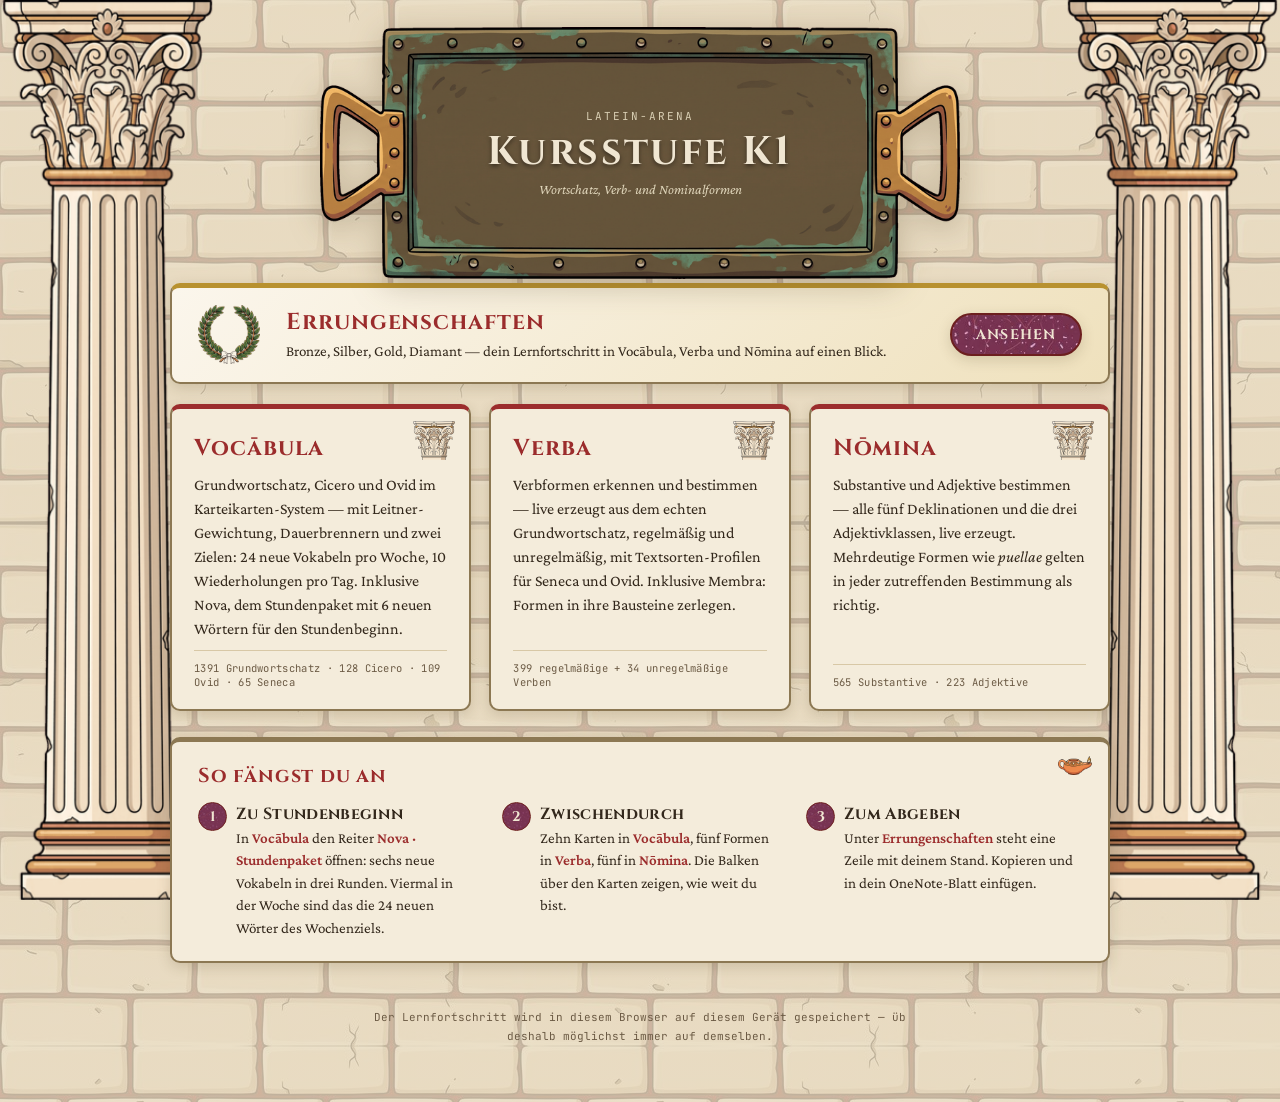
==== index.html @ 1398c0e6 "Worst-of-10 heisst in der Oberflaeche "Dauerbrenner" Seit der Fehlerkorb daneben steht, brauchen die" ====
<!DOCTYPE html>
<html lang="de">
<head>
<meta charset="UTF-8">
<meta name="viewport" content="width=device-width, initial-scale=1">
<title>Latein-Arena · Kursstufe K1</title>
<link rel="preconnect" href="https://fonts.googleapis.com">
<link rel="preconnect" href="https://fonts.gstatic.com" crossorigin>
<link href="https://fonts.googleapis.com/css2?family=Cinzel:wght@500;700&family=Crimson+Pro:ital,wght@0,400;0,600;1,400&family=JetBrains+Mono:wght@400;500&display=swap" rel="stylesheet">
<link rel="stylesheet" href="theme.css">
<style>
  .gitter{
    display:grid; grid-template-columns:repeat(auto-fit, minmax(270px, 1fr));
    gap:18px; width:100%; max-width:940px;
  }
  /* Die Kacheln sind Pergamenttafeln mit Bronzerand. Der Kapitell-Stempel sitzt
     als Hintergrundbild oben rechts und ist stark zurueckgenommen -- er soll die
     Tafel kennzeichnen, nicht bespielen. */
  .kachel{
    position:relative; display:flex; flex-direction:column; gap:9px;
    padding:24px 22px 20px;
    background:var(--putz) url('assets/ui/kapitell.png') right 14px top 12px / 42px auto no-repeat;
    border:var(--rand); border-radius:10px;
    box-shadow:var(--schatten); text-decoration:none; color:var(--ink);
    border-top:5px solid var(--pompeji);
    transition:transform .18s ease, box-shadow .18s ease, background-color .18s;
  }
  .kachel:hover{
    transform:translateY(-3px); background-color:var(--putz-hell);
    box-shadow:var(--schatten-tief);
  }
  .kachel-titel{
    font-family:var(--font-display); font-weight:700; font-size:23px;
    letter-spacing:.04em; color:var(--pompeji); padding-right:44px;
  }
  .kachel-text{ font-size:16px; line-height:1.5; color:var(--ink); }
  .kachel-meta{
    font-family:var(--font-mono); font-size:10.5px; color:var(--ink-soft);
    letter-spacing:.03em; margin-top:auto; padding-top:10px;
    border-top:1px solid var(--wand-tief);
  }
  /* Die Ehrentafel ist kein Werkzeug, sondern der Blick zurueck auf das
     Geleistete. Sie sitzt deshalb quer unter der Bronzetafel, vor den drei
     Uebungskacheln, und traegt Gold statt Pompejanisch-Rot. */
  .ehrentafel{
    display:flex; align-items:center; gap:clamp(14px,2.5vw,26px); flex-wrap:wrap;
    width:100%; max-width:940px; margin-bottom:20px; padding:16px clamp(18px,3vw,26px);
    background:linear-gradient(135deg, var(--putz-hell), #efe1bd);
    border:var(--rand); border-top:5px solid var(--gold); border-radius:10px;
    box-shadow:var(--schatten); text-decoration:none; color:var(--ink);
    transition:transform .18s ease, box-shadow .18s ease;
  }
  .ehrentafel:hover{ transform:translateY(-2px); box-shadow:var(--schatten-tief); }
  .ehrentafel-lorbeer{
    width:clamp(44px,6vw,62px); aspect-ratio:1; flex-shrink:0;
    background:url('assets/ui/lorbeer.png') center / contain no-repeat;
  }
  .ehrentafel-text{ flex:1 1 260px; }
  .ehrentafel-titel{
    font-family:var(--font-display); font-weight:700; font-size:clamp(19px,2.4vw,23px);
    letter-spacing:.04em; color:var(--pompeji); margin-bottom:3px;
  }
  .ehrentafel-unter{ font-size:15px; line-height:1.45; color:var(--ink); }
  .ehrentafel-knopf{
    flex-shrink:0;
    background-color:var(--pompeji); background-image:url('assets/ui/porphyr.jpg');
    background-size:260px auto; background-position:center;
    color:var(--marmor); border:2px solid #6d1f1f;
    font-family:var(--font-display); font-weight:700; font-size:14px;
    letter-spacing:.08em; text-transform:uppercase;
    padding:10px 24px; border-radius:24px; box-shadow:var(--schatten);
  }
  .ehrentafel:hover .ehrentafel-knopf{ filter:brightness(1.14); }
  /* Die Kurzanleitung steht bewusst unter den Kacheln: wer weiss, was er tut,
     klickt oben und liest sie nie. Bronzerand statt Rot oder Gold -- sie ist
     Beiwerk, kein Werkzeug und keine Auszeichnung. */
  .anleitung{
    width:100%; max-width:940px; margin-top:26px;
    padding:20px clamp(18px,3vw,26px) 22px;
    background:var(--putz) url('assets/ui/lampe.png') right 16px top 14px / 34px auto no-repeat;
    border:var(--rand); border-top:5px solid var(--bronze); border-radius:10px;
    box-shadow:var(--schatten);
  }
  .anleitung-titel{
    font-family:var(--font-display); font-weight:700; font-size:20px;
    letter-spacing:.04em; color:var(--pompeji); margin-bottom:14px; padding-right:48px;
  }
  .anleitung-schritte{
    display:grid; grid-template-columns:repeat(auto-fit, minmax(232px, 1fr));
    gap:16px clamp(18px,3vw,28px);
    margin:0; padding:0; list-style:none; counter-reset:schritt;
  }
  .anleitung-schritte li{ counter-increment:schritt; position:relative; padding-left:38px; }
  /* Die Ziffer sitzt im selben Porphyr wie der Knopf der Ehrentafel. */
  .anleitung-schritte li::before{
    content:counter(schritt); position:absolute; left:0; top:-1px;
    width:27px; height:27px; border-radius:50%;
    display:flex; align-items:center; justify-content:center;
    font-family:var(--font-display); font-weight:700; font-size:14px;
    color:var(--marmor); background-color:var(--pompeji);
    background-image:url('assets/ui/porphyr.jpg'); background-size:90px auto;
    border:1.5px solid #6d1f1f;
  }
  .anleitung-kopf{
    font-family:var(--font-display); font-weight:700; font-size:16px;
    color:var(--ink); letter-spacing:.02em; margin-bottom:2px;
  }
  .anleitung-text{ font-size:15px; line-height:1.5; color:var(--ink); }
  .anleitung-text b{ color:var(--pompeji); font-weight:600; }
  .fusszeile{
    font-family:var(--font-mono); font-size:11px; color:var(--ink-soft);
    margin-top:clamp(28px,5vh,48px); text-align:center; max-width:560px; line-height:1.7;
  }
</style>
</head>
<body>
  <div class="saeule-links"></div>
  <div class="saeule-rechts"></div>

  <div class="kopf-tafel">
    <div class="eyebrow">Latein-Arena</div>
    <h1>Kursstufe K1</h1>
    <div class="kopf-unter">Wortschatz, Verb- und Nominalformen</div>
  </div>

  <a class="ehrentafel" href="./achievements.html">
    <div class="ehrentafel-lorbeer"></div>
    <div class="ehrentafel-text">
      <div class="ehrentafel-titel">Errungenschaften</div>
      <div class="ehrentafel-unter">Bronze, Silber, Gold, Diamant — dein Lernfortschritt in Vocābula, Verba und Nōmina auf einen Blick.</div>
    </div>
    <span class="ehrentafel-knopf">Ansehen</span>
  </a>


  <div class="gitter">
    <a class="kachel" href="./wortschatz.html">
      <div class="kachel-titel">Vocābula</div>
      <div class="kachel-text">Grundwortschatz, Cicero und Ovid im Karteikarten-System — mit Leitner-Gewichtung, Dauerbrennern und zwei Zielen: 24 neue Vokabeln pro Woche, 10 Wiederholungen pro Tag. Inklusive Nova, dem Stundenpaket mit 6 neuen Wörtern für den Stundenbeginn.</div>
      <div class="kachel-meta">1391 Grundwortschatz · 128 Cicero · 109 Ovid · 65 Seneca</div>
    </a>

    <a class="kachel" href="./formentrainer.html">
      <div class="kachel-titel">Verba</div>
      <div class="kachel-text">Verbformen erkennen und bestimmen — live erzeugt aus dem echten Grundwortschatz, regelmäßig und unregelmäßig, mit Textsorten-Profilen für Seneca und Ovid. Inklusive Membra: Formen in ihre Bausteine zerlegen.</div>
      <div class="kachel-meta">399 regelmäßige + 34 unregelmäßige Verben</div>
    </a>

    <a class="kachel" href="./nomina.html">
      <div class="kachel-titel">Nōmina</div>
      <div class="kachel-text">Substantive und Adjektive bestimmen — alle fünf Deklinationen und die drei Adjektivklassen, live erzeugt. Mehrdeutige Formen wie <i>puellae</i> gelten in jeder zutreffenden Bestimmung als richtig.</div>
      <div class="kachel-meta">565 Substantive · 223 Adjektive</div>
    </a>

  </div>

  <section class="anleitung">
    <div class="anleitung-titel">So fängst du an</div>
    <ol class="anleitung-schritte">
      <li>
        <div class="anleitung-kopf">Zu Stundenbeginn</div>
        <div class="anleitung-text">In <b>Vocābula</b> den Reiter <b>Nova · Stundenpaket</b> öffnen: sechs neue Vokabeln in drei Runden. Viermal in der Woche sind das die 24 neuen Wörter des Wochenziels.</div>
      </li>
      <li>
        <div class="anleitung-kopf">Zwischendurch</div>
        <div class="anleitung-text">Zehn Karten in <b>Vocābula</b>, fünf Formen in <b>Verba</b>, fünf in <b>Nōmina</b>. Die Balken über den Karten zeigen, wie weit du bist.</div>
      </li>
      <li>
        <div class="anleitung-kopf">Zum Abgeben</div>
        <div class="anleitung-text">Unter <b>Errungenschaften</b> steht eine Zeile mit deinem Stand. Kopieren und in dein OneNote-Blatt einfügen.</div>
      </li>
    </ol>
  </section>

  <p class="fusszeile">Der Lernfortschritt wird in diesem Browser auf diesem Gerät gespeichert — üb deshalb möglichst immer auf demselben.</p>
</body>
</html>
---- theme.css ----
/* theme.css — Latein-Arena Kursstufe K1
   Gemeinsame Gestaltung von index, wortschatz, formentrainer und achievements.
   Einbinden per <link rel="stylesheet" href="theme.css"> VOR dem eigenen <style>.

   Die Palette ist bewusst dieselbe wie in der Schwester-Plattform "Ludi Romani"
   (Repo Latein_Plattform): gleiche Token-Namen, gleiche Werte, gleiche Assets.
   Wer dort eine Farbe aendert, kann die Zeile hier unveraendert uebernehmen.

   Abweichung: --font-display und --font-body. Ludi Romani nutzt Georgia und
   Verdana. In der Kursstufe wird viel zusammenhaengender Text gelesen, deshalb
   hier Cinzel (roemische Kapitalis) fuer Ueberschriften und Crimson Pro fuer
   den Fliesstext; Georgia bleibt als Rueckfallebene, falls die Webfonts nicht
   laden. Die Kontrastwerte sind davon nicht betroffen.

   Alle Kontraste sind Messwerte (WCAG-Verhaeltnis), keine Schaetzungen. */

:root {
    /* ---- Grundflaechen ---- */
    --wand:        #e6d9bf;   /* Seitengrund, Travertin */
    --wand-tief:   #d8c8a6;   /* Abstufung, Raender */
    --putz:        #f4ecdb;   /* Karten und helle Flaechen */
    --putz-hell:   #fbf6ec;   /* hervorgehobene Flaechen */

    /* ---- Schrift ---- */
    --ink:         #33281c;   /* Fliesstext      auf Wand 10,3 · auf Putz 12,2 */
    --ink-soft:    #6b5a44;   /* Sekundaertext   auf Wand  4,7 · auf Putz  5,6 */
    --pompeji:     #9b2c2c;   /* Akzent          auf Wand  5,4 · auf Putz  6,4 */

    /* ---- Material: nur fuer Raender und Flaechen, NIE als Schriftfarbe ---- */
    --bronze:      #8c7853;
    --gold:        #b8912f;
    --marmor:      #f0e6d2;

    /* ---- Rueckmeldung und Leitner-Stufen ----
       Die alten Stufenfarben (#b5533c/#c9a961/#6b8f5c) waren fuer den dunklen
       Grund gemacht und lagen auf Putz bei 2,6-3,4, also unter der Grenze.
       Diese hier liegen bei 5,5 / 5,2 / 6,0. */
    --richtig:     #2f6b3a;
    --falsch:      #b03030;
    --stufe-rot:   #b03030;
    --stufe-gelb:  #8a6114;
    --stufe-gruen: #2f6b3a;

    /* ---- Schrift ---- */
    --font-display: 'Cinzel', Georgia, 'Times New Roman', serif;
    --font-body:    'Crimson Pro', Georgia, 'Times New Roman', serif;
    --font-mono:    'JetBrains Mono', 'Consolas', monospace;

    /* ---- Wiederkehrende Masse ---- */
    --rand: 2px solid var(--bronze);
    --schatten: 0 4px 14px rgba(80, 60, 30, 0.18);
    --schatten-tief: 0 8px 24px rgba(80, 60, 30, 0.26);
}

* { box-sizing: border-box; }

body {
    margin: 0;
    font-family: var(--font-body);
    color: var(--ink);
    min-height: 100dvh;

    /* Steinwand als Grund, durch eine Lage Wandfarbe stark zurueckgenommen:
       Textur ja, Konkurrenz zum Inhalt nein. Kachel wie in Ludi Romani. */
    background-color: var(--wand);
    background-image:
        linear-gradient(rgba(230, 217, 191, 0.82), rgba(230, 217, 191, 0.82)),
        url('assets/ui/wand.jpg');
    background-size: auto, 520px auto;
    background-repeat: repeat, repeat;

    display: flex; flex-direction: column; align-items: center;
    padding: clamp(12px, 3vh, 28px) clamp(10px, 3vw, 16px) clamp(24px, 5vh, 60px);
}

/* ---------- Seitenkopf auf der Bronzetafel ----------
   Die tabula misst 900x354 (2,54:1). Sie traegt den Titel, also darf sie sich
   nicht verzerren: Breite und Hoehe folgen demselben Verhaeltnis. Das Feld der
   Tafel liegt innen bei etwa 78 % der Breite, deshalb sitzt der Text in einem
   entsprechend schmaleren Kasten. Marmorcreme auf dem dunklen Bronzefeld
   kommt auf 5,9, die Zeile darueber auf 4,7 (an der Bilddatei gemessen). */

.kopf-tafel {
    position: relative;
    width: clamp(300px, 62vw, 640px);
    aspect-ratio: 900 / 354;
    background: url('assets/ui/tabula.png') center / contain no-repeat;
    display: flex; flex-direction: column;
    align-items: center; justify-content: center;
    margin-bottom: 4px;
    filter: drop-shadow(0 6px 16px rgba(80, 60, 30, 0.28));
}
.kopf-tafel .eyebrow {
    font-family: var(--font-mono);
    font-size: clamp(8px, 1.1vw, 11px);
    letter-spacing: .18em; text-transform: uppercase;
    color: #d9cfb4; margin-bottom: 2px;
}
.kopf-tafel h1 {
    font-family: var(--font-display); font-weight: 700;
    font-size: clamp(20px, 3.6vw, 40px);
    letter-spacing: .06em; margin: 0; text-align: center;
    color: var(--marmor);
    text-shadow: 0 2px 4px rgba(0, 0, 0, .45);
}
.kopf-tafel .kopf-unter {
    font-family: var(--font-body); font-style: italic;
    font-size: clamp(10px, 1.3vw, 14px);
    color: #ddd3b8; margin-top: 2px; text-align: center;
}


/* ---------- Zieltafel ----------
   Die Fortschrittsbalken gingen vor der Mauertextur unter. Sie liegen deshalb
   auf einer ausgerollten Schriftrolle: zwei Rollenstaebe als Enden, dazwischen
   das Pergament.

   Zum Pergament: die Vorlage (900x190) ist an den Seitenraendern angeschnitten,
   das Blatt laeuft dort ohne Rand aus dem Bild. Als border-image wurde diese
   Schnittkante auf 15 px gequetscht und stand als harte Linie vor der Mauer.
   Deshalb jetzt als Hintergrundbild mit doppelter Breite und zentriert: zu
   sehen ist nur die mittlere Haelfte des Bildes, also sauberes Blatt ohne die
   angeschnittenen Enden und ohne die beiden dunklen Falzlinien bei x=45 und
   x=855. Die gewellte Ober- und Unterkante bleibt dabei erhalten. */
.ziel-tafel{
    /* Einmal zentral, damit Tafel und Staebe denselben Wert benutzen. */
    --rolle: clamp(27px, 3.6vw, 37px);
    --knauf: calc(var(--rolle) * 106 / 150);
    display:flex; align-items:stretch;
    width:clamp(320px, 58vw, 760px);
    /* Die Knaeufe ragen ueber das Blatt hinaus. Der Aussenabstand faengt diesen
       Ueberstand auf, sonst reichen sie auf schmalen Geraeten in die Zeile
       darueber und in die Reiter darunter. */
    margin:var(--knauf) 0 calc(18px + var(--knauf));
    filter:drop-shadow(0 6px 16px rgba(80, 60, 30, .26));
}
/* Die Rollenstaebe als border-image: die Knaeufe sind die oberen und unteren
   Randstreifen und behalten ihre Form, nur der gleichfoermige Schaft dazwischen
   wird gedehnt. Einfaches Strecken des ganzen Bildes hatte die Knaeufe je nach
   Hoehe der Tafel gestaucht oder breitgezogen (gemessen 0,12 bis 0,46 statt
   0,23). Die Randbreiten folgen der Bildbreite von 150 px, damit die Knaeufe
   bei jeder Rollenbreite unverzerrt bleiben.
   Gemessene Zonen: links Schaft ab Zeile 112 bis 541 (Bild 150x654),
/* Der Ueberstand entspricht der Knaufhoehe. Dadurch ist der Schaft so hoch wie
   das Blatt -- so wie bei einer echten Rolle, um die das Pergament gewickelt
   ist -- und die Knaeufe stehen vollstaendig darueber und darunter.

   Beide Staebe benutzen dieselbe Knaufhoehe, damit sie auf gleicher Hoehe
   sitzen. Die Vorlagen sind naemlich nicht deckungsgleich gezeichnet: links
   112/112 bei 654 px Bildhoehe, rechts 98/100 bei 636 px. Gewaehlt ist der
   Mittelwert 105/106, so verteilt sich die Abweichung auf beide Seiten (je
   rund 6 %) statt eine Rolle um 14 % zu strecken. Die Schnittwerte des
   border-image bleiben dagegen die jeweils gemessenen -- sie sagen, wo im Bild
   der Knauf endet, und das ist je Vorlage verschieden. */
.ziel-rolle{
    --knauf-oben: calc(var(--rolle) * 105 / 150);
    --knauf-unten: calc(var(--rolle) * 106 / 150);
    flex:0 0 auto;
    width:var(--rolle);
    align-self:stretch;
    border-style:solid; border-color:transparent;
    border-width:var(--knauf-oben) 0 var(--knauf-unten);
    background:none;
}
.ziel-rolle.links{
    border-image:url('assets/ui/rolle-links.png') 112 0 fill stretch;
    margin:calc(-1 * var(--knauf-oben)) -3px calc(-1 * var(--knauf-unten)) 0;
}
.ziel-rolle.rechts{
    border-image:url('assets/ui/rolle-rechts.png') 98 0 100 0 fill stretch;
    margin:calc(-1 * var(--knauf-oben)) 0 calc(-1 * var(--knauf-unten)) -3px;
}
.ziel-mitte{
    flex:1 1 auto; min-width:0;
    display:flex; flex-direction:column; align-items:center; gap:9px;
    padding:13px clamp(10px, 1.8vw, 20px);
    background:url('assets/ui/pergament.png') center / 200% 100% no-repeat;
}
/* Die Balken selbst bringen ihre eigene Breite mit -- in der Tafel gilt deren Breite. */
.ziel-tafel .daily-goal{ width:100%; margin-bottom:0; }

/* ---------- Saeulen am Seitenrand ----------
   Reiner Zierrat hinter dem Inhalt, ohne Klickflaeche. Das Bild misst 200x860
   (1:4,3); 24vh Breite ist etwas mehr als die 23,3vh, die das Verhaeltnis
   verlangt, damit die Saeule vollstaendig sichtbar bleibt. Unter 1240 px
   bleibt kein Rand mehr uebrig, auf den sie passt. */
.saeule-links, .saeule-rechts {
    position: fixed; bottom: 0; width: 24vh; height: 100vh;
    background: url('assets/ui/saeule.png') bottom center / auto 100% no-repeat;
    pointer-events: none; z-index: -1;
}
.saeule-links  { left: 0; }
.saeule-rechts { right: 0; transform: scaleX(-1); }
@media (max-width: 1240px) {
    .saeule-links, .saeule-rechts { display: none; }
}

/* ---------- Zurueck-Verweis ----------
   Er trug bisher nur graue Schrift ohne Flaeche und war dadurch kaum als
   Schaltflaeche zu erkennen. Jetzt eine eigene Taefelchen-Flaeche. */
.zurueck {
    align-self: flex-start;
    font-family: var(--font-mono); font-size: 11px;
    color: var(--ink-soft); text-decoration: none;
    padding: 5px 13px; border-radius: 16px;
    border: 1px solid var(--bronze);
    background: var(--putz);
    box-shadow: var(--schatten);
    position: relative; z-index: 1;
    transition: background .15s, color .15s;
}
.zurueck:hover { color: var(--pompeji); background: var(--putz-hell); }

/* Ab 1241 px erscheinen die Saeulen -- und der Verweis stand dann komplett
   hinter der linken (gemessen: Verweis 16..110 px, Saeule 0..215 px), war also
   nur durch Zufall zu finden. Der Einzug folgt derselben Breite wie die Saeule,
   damit er bei jeder Fensterhoehe daran vorbeikommt. */
@media (min-width: 1241px) {
    .zurueck { margin-left: calc(24vh + 14px); }
}

/* ---------- Knoepfe ----------
   Handlungsflaechen tragen Porphyr, den purpurroten Kaiserstein. Die Kachel
   liegt bei 260 px, also etwa eine Kachel je Knopf.
   WICHTIG: Wer diese Flaechen ueberschreibt, muss `background-color:` schreiben,
   nicht die Kurzform `background:` -- die wuerde das Bild entfernen. */

button, .knopf {
    font-family: var(--font-mono);
    font-size: clamp(12px, 1.3vw, 14px);
    padding: 9px 16px; border-radius: 8px;
    border: var(--rand); background: var(--putz); color: var(--ink);
    cursor: pointer; touch-action: manipulation;
    transition: background .15s, transform .12s, border-color .15s;
}
button:hover, .knopf:hover { background: var(--putz-hell); transform: translateY(-1px); }
button:disabled { cursor: default; transform: none; }

.knopf-haupt {
    background-image: url('assets/ui/porphyr.jpg');
    background-size: 260px auto; background-position: center;
    background-color: var(--pompeji);
    color: var(--marmor); border: 2px solid #6d1f1f;
    font-family: var(--font-display); font-weight: 700;
    letter-spacing: .08em; text-transform: uppercase;
    padding: 13px 32px; border-radius: 26px;
    box-shadow: var(--schatten); text-decoration: none;
    display: inline-block;
}
/* Aufhellen statt Farbwechsel: unter der Textur waere eine andere
   Hintergrundfarbe unsichtbar. */
.knopf-haupt:hover { filter: brightness(1.14); background: var(--pompeji) url('assets/ui/porphyr.jpg') center / 260px auto; }
.knopf-haupt:active { transform: translateY(2px); }

/* ---------- Tafeln und Kaesten ---------- */
.tafel {
    background: var(--putz); border: var(--rand); border-radius: 10px;
    box-shadow: var(--schatten); padding: 18px 20px;
}
.hinweis {
    background: var(--putz) url('assets/ui/lampe.png') right 14px top 12px / 34px auto no-repeat;
    border: var(--rand); border-left: 6px solid var(--pompeji);
    border-radius: 8px; padding: 18px 60px 18px 20px;
    text-align: left; line-height: 1.6; color: var(--ink);
}

/* ---------- Reiter ---------- */
.reiter {
    font-family: var(--font-mono); font-size: 12px;
    padding: 8px 16px; border-radius: 20px;
    border: 1px solid var(--bronze); background: var(--putz);
    color: var(--ink-soft); cursor: pointer; transition: all .18s;
    user-select: none;
}
.reiter:hover { background: var(--putz-hell); color: var(--ink); }
.reiter.aktiv {
    background-color: var(--pompeji);
    background-image: url('assets/ui/porphyr.jpg');
    background-size: 260px auto;
    color: var(--marmor); border-color: #6d1f1f;
    box-shadow: var(--schatten);
}
.reiter-reihe { display: flex; gap: 8px; flex-wrap: wrap; justify-content: center; margin-bottom: 14px; }

/* ---------- Auswahlfelder ---------- */
select {
    font-family: var(--font-mono); font-size: 12px;
    padding: 7px 11px; border-radius: 8px;
    border: 1px solid var(--bronze); background: var(--putz); color: var(--ink);
}
select option { background: var(--putz); color: var(--ink); }

/* ---------- Fortschrittsbalken ---------- */
.balken-schiene {
    flex: 1; min-width: 120px; height: 10px; border-radius: 5px;
    background: var(--wand-tief); overflow: hidden; border: 1px solid var(--bronze);
}
.balken-fuellung { height: 100%; background: var(--pompeji); transition: width .4s ease; }
.balken-fuellung.neu { background: var(--gold); }

@media (prefers-reduced-motion: reduce) {
    * { transition: none !important; animation: none !important; }
}
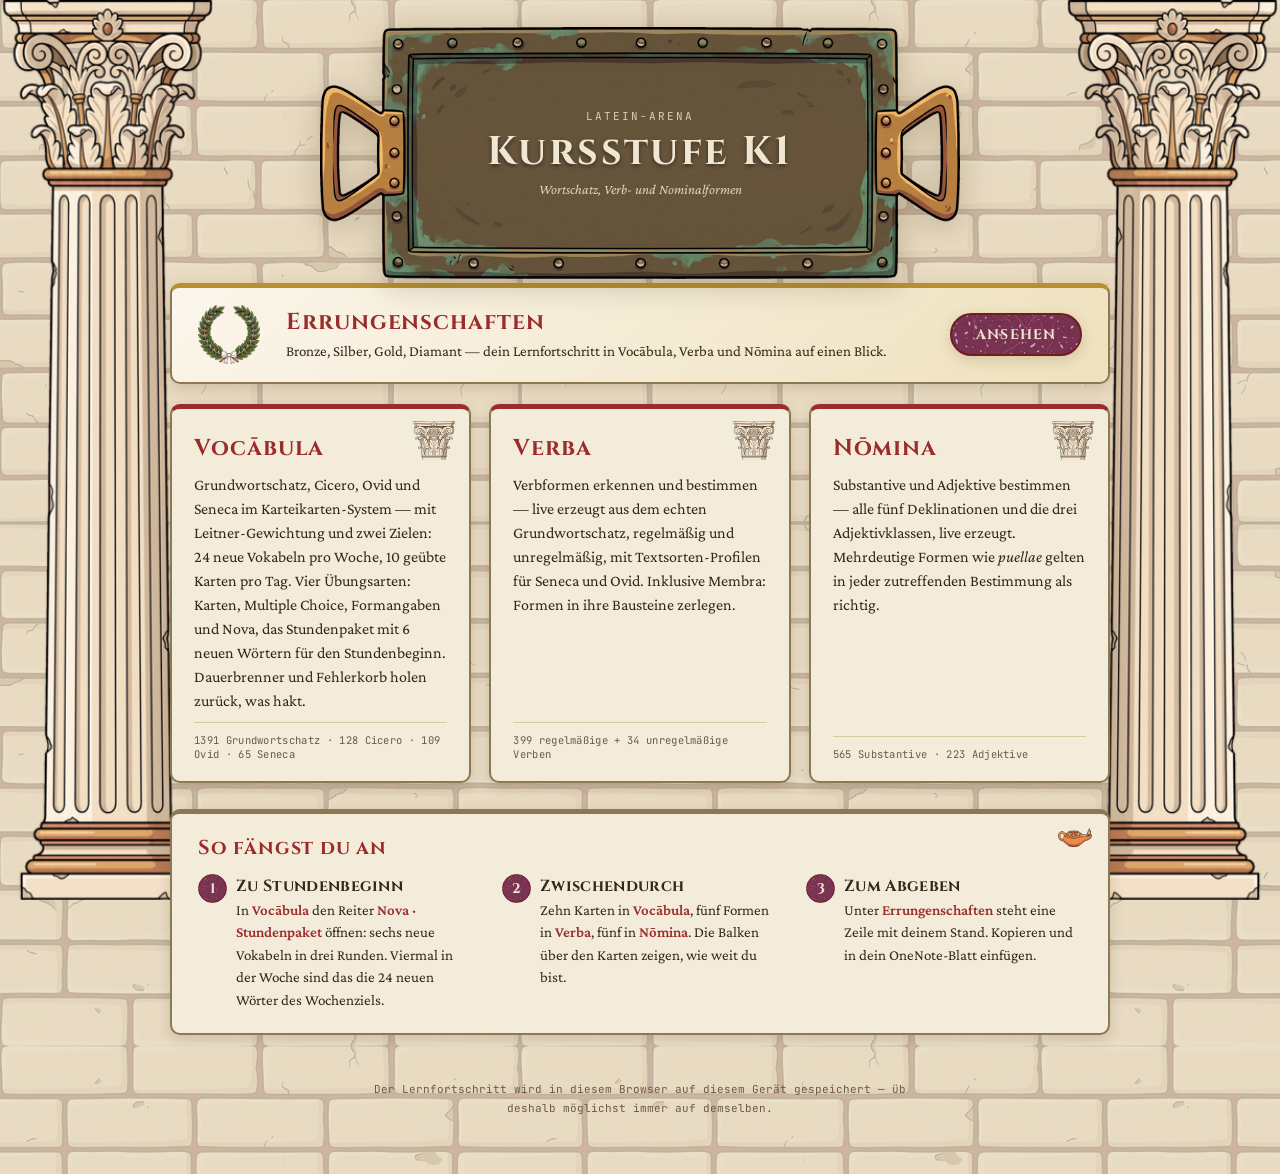
==== commit 36e2bbf8: "Kacheltext von Vocabula auf den Stand bringen Der Text nannte drei Module statt vier, sprach von "10" ====
--- a/index.html
+++ b/index.html
@@ -136,7 +136,7 @@
   <div class="gitter">
     <a class="kachel" href="./wortschatz.html">
       <div class="kachel-titel">Vocābula</div>
-      <div class="kachel-text">Grundwortschatz, Cicero und Ovid im Karteikarten-System — mit Leitner-Gewichtung, Dauerbrennern und zwei Zielen: 24 neue Vokabeln pro Woche, 10 Wiederholungen pro Tag. Inklusive Nova, dem Stundenpaket mit 6 neuen Wörtern für den Stundenbeginn.</div>
+      <div class="kachel-text">Grundwortschatz, Cicero, Ovid und Seneca im Karteikarten-System — mit Leitner-Gewichtung und zwei Zielen: 24 neue Vokabeln pro Woche, 10 geübte Karten pro Tag. Vier Übungsarten: Karten, Multiple Choice, Formangaben und Nova, das Stundenpaket mit 6 neuen Wörtern für den Stundenbeginn. Dauerbrenner und Fehlerkorb holen zurück, was hakt.</div>
       <div class="kachel-meta">1391 Grundwortschatz · 128 Cicero · 109 Ovid · 65 Seneca</div>
     </a>
 
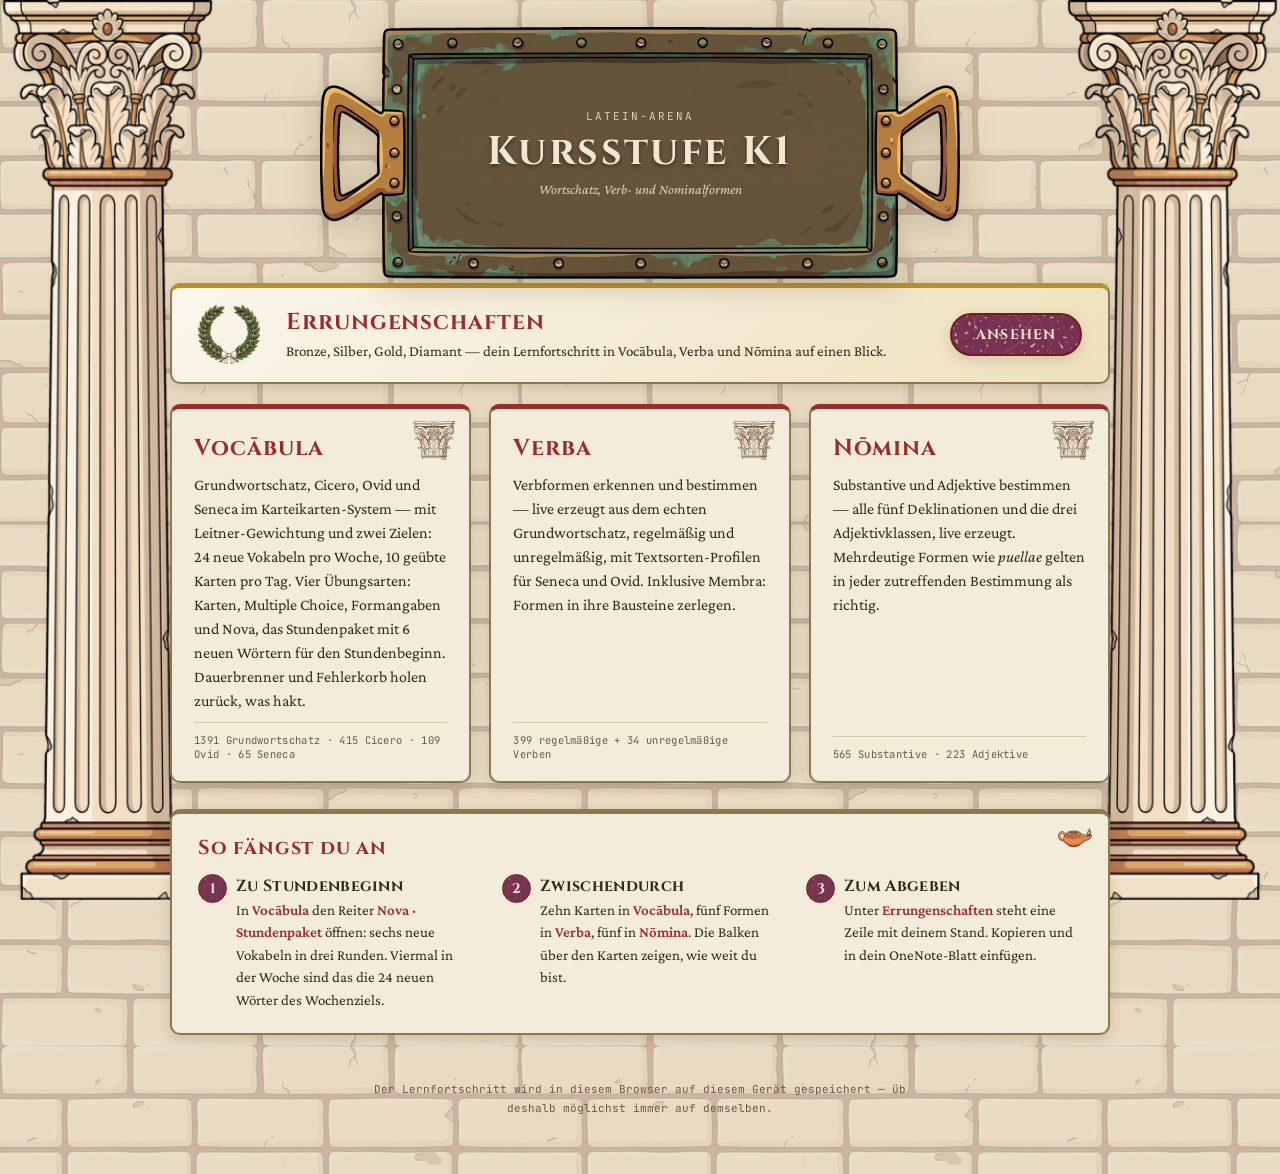
==== commit b82a15e9: "Verres-Wortschatz aufnehmen: 133 neue Eintraege Aus dem Lektuereheft In Verrem, Lernvokabeln S. 43-4" ====
--- a/index.html
+++ b/index.html
@@ -137,7 +137,7 @@
     <a class="kachel" href="./wortschatz.html">
       <div class="kachel-titel">Vocābula</div>
       <div class="kachel-text">Grundwortschatz, Cicero, Ovid und Seneca im Karteikarten-System — mit Leitner-Gewichtung und zwei Zielen: 24 neue Vokabeln pro Woche, 10 geübte Karten pro Tag. Vier Übungsarten: Karten, Multiple Choice, Formangaben und Nova, das Stundenpaket mit 6 neuen Wörtern für den Stundenbeginn. Dauerbrenner und Fehlerkorb holen zurück, was hakt.</div>
-      <div class="kachel-meta">1391 Grundwortschatz · 128 Cicero · 109 Ovid · 65 Seneca</div>
+      <div class="kachel-meta">1391 Grundwortschatz · 415 Cicero · 109 Ovid · 65 Seneca</div>
     </a>
 
     <a class="kachel" href="./formentrainer.html">
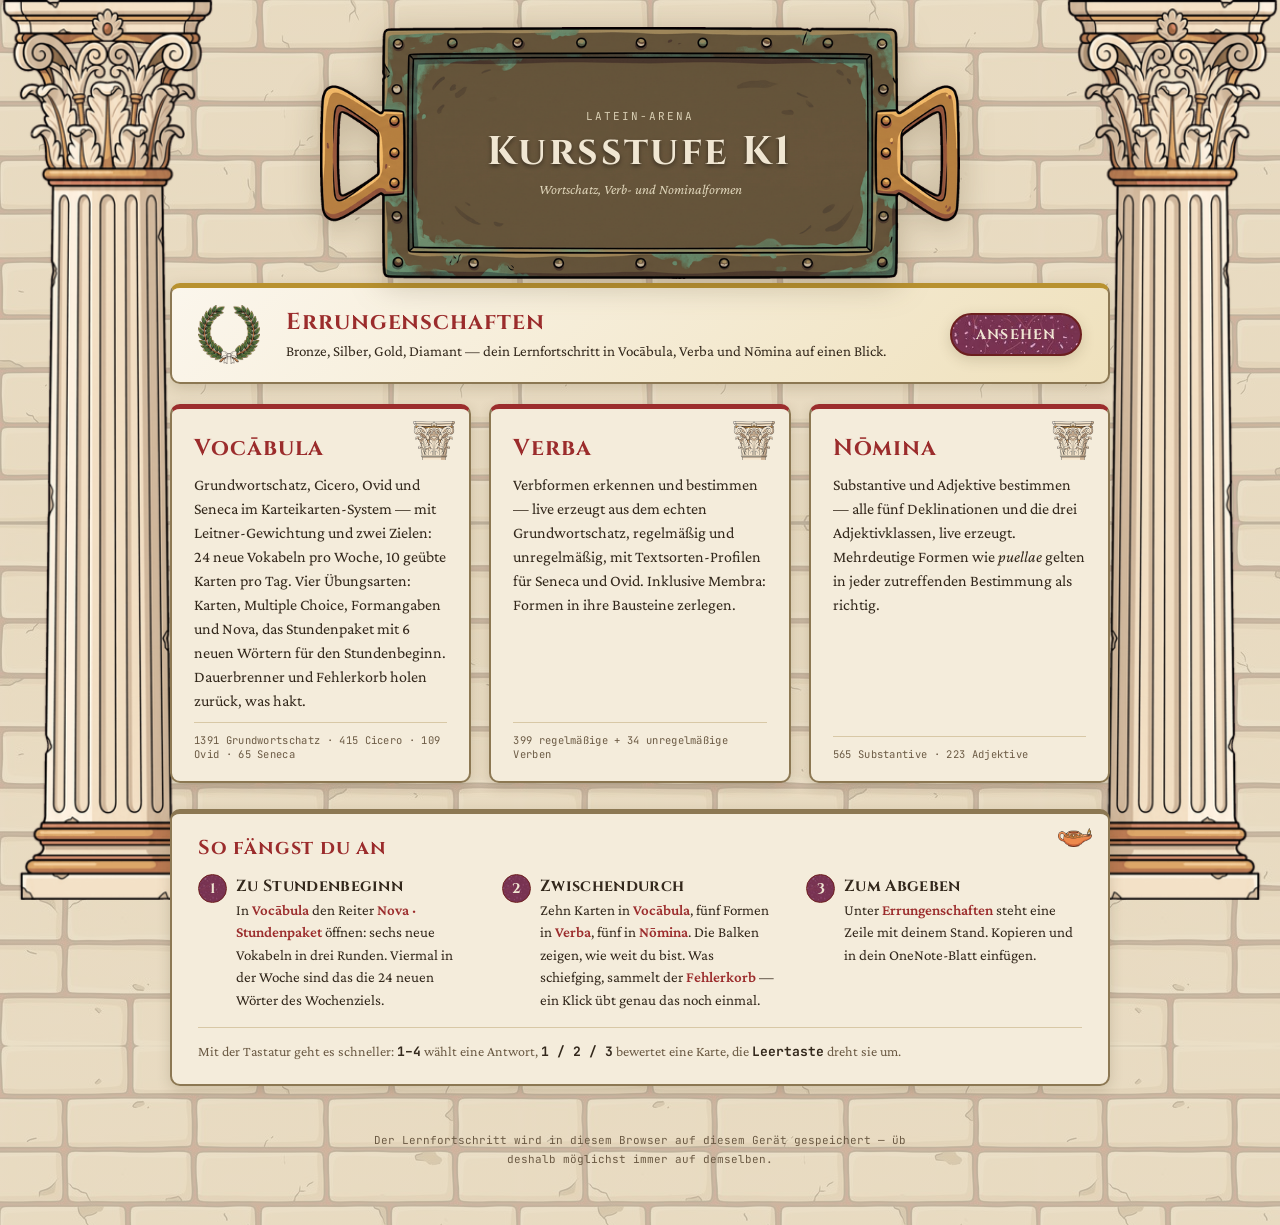
==== commit 39384d1a: "Tastatursteuerung in allen Uebungsmodi Gedacht fuer zwei Lagen: am Laptop geht Antworten damit spuer" ====
--- a/index.html
+++ b/index.html
@@ -107,6 +107,11 @@
   }
   .anleitung-text{ font-size:15px; line-height:1.5; color:var(--ink); }
   .anleitung-text b{ color:var(--pompeji); font-weight:600; }
+  .anleitung-tasten{
+    margin-top:16px; padding-top:13px; border-top:1px solid var(--wand-tief);
+    font-size:14px; line-height:1.5; color:var(--ink-soft);
+  }
+  .anleitung-tasten b{ color:var(--ink); font-family:var(--font-mono); font-size:13px; }
   .fusszeile{
     font-family:var(--font-mono); font-size:11px; color:var(--ink-soft);
     margin-top:clamp(28px,5vh,48px); text-align:center; max-width:560px; line-height:1.7;
@@ -163,13 +168,14 @@
       </li>
       <li>
         <div class="anleitung-kopf">Zwischendurch</div>
-        <div class="anleitung-text">Zehn Karten in <b>Vocābula</b>, fünf Formen in <b>Verba</b>, fünf in <b>Nōmina</b>. Die Balken über den Karten zeigen, wie weit du bist.</div>
+        <div class="anleitung-text">Zehn Karten in <b>Vocābula</b>, fünf Formen in <b>Verba</b>, fünf in <b>Nōmina</b>. Die Balken zeigen, wie weit du bist. Was schiefging, sammelt der <b>Fehlerkorb</b> — ein Klick übt genau das noch einmal.</div>
       </li>
       <li>
         <div class="anleitung-kopf">Zum Abgeben</div>
         <div class="anleitung-text">Unter <b>Errungenschaften</b> steht eine Zeile mit deinem Stand. Kopieren und in dein OneNote-Blatt einfügen.</div>
       </li>
     </ol>
+    <div class="anleitung-tasten">Mit der Tastatur geht es schneller: <b>1–4</b> wählt eine Antwort, <b>1 / 2 / 3</b> bewertet eine Karte, die <b>Leertaste</b> dreht sie um.</div>
   </section>
 
   <p class="fusszeile">Der Lernfortschritt wird in diesem Browser auf diesem Gerät gespeichert — üb deshalb möglichst immer auf demselben.</p>
--- a/theme.css
+++ b/theme.css
@@ -264,6 +264,16 @@
     text-align: left; line-height: 1.6; color: var(--ink);
 }
 
+/* Die Tagesserie sitzt unter den Zielbalken auf der Schriftrolle. Sie
+   erscheint nur, wenn es eine gibt -- eine Null daneben waere eine
+   Mahnung, keine Belohnung. */
+.serie-chip {
+    font-family: var(--font-mono); font-size: 12px; letter-spacing: .03em;
+    color: var(--ink); background: rgba(155, 44, 44, .09);
+    border: 1px solid var(--bronze); border-radius: 14px;
+    padding: 4px 13px; margin-top: 2px;
+}
+
 /* ---------- Reiter ---------- */
 .reiter {
     font-family: var(--font-mono); font-size: 12px;
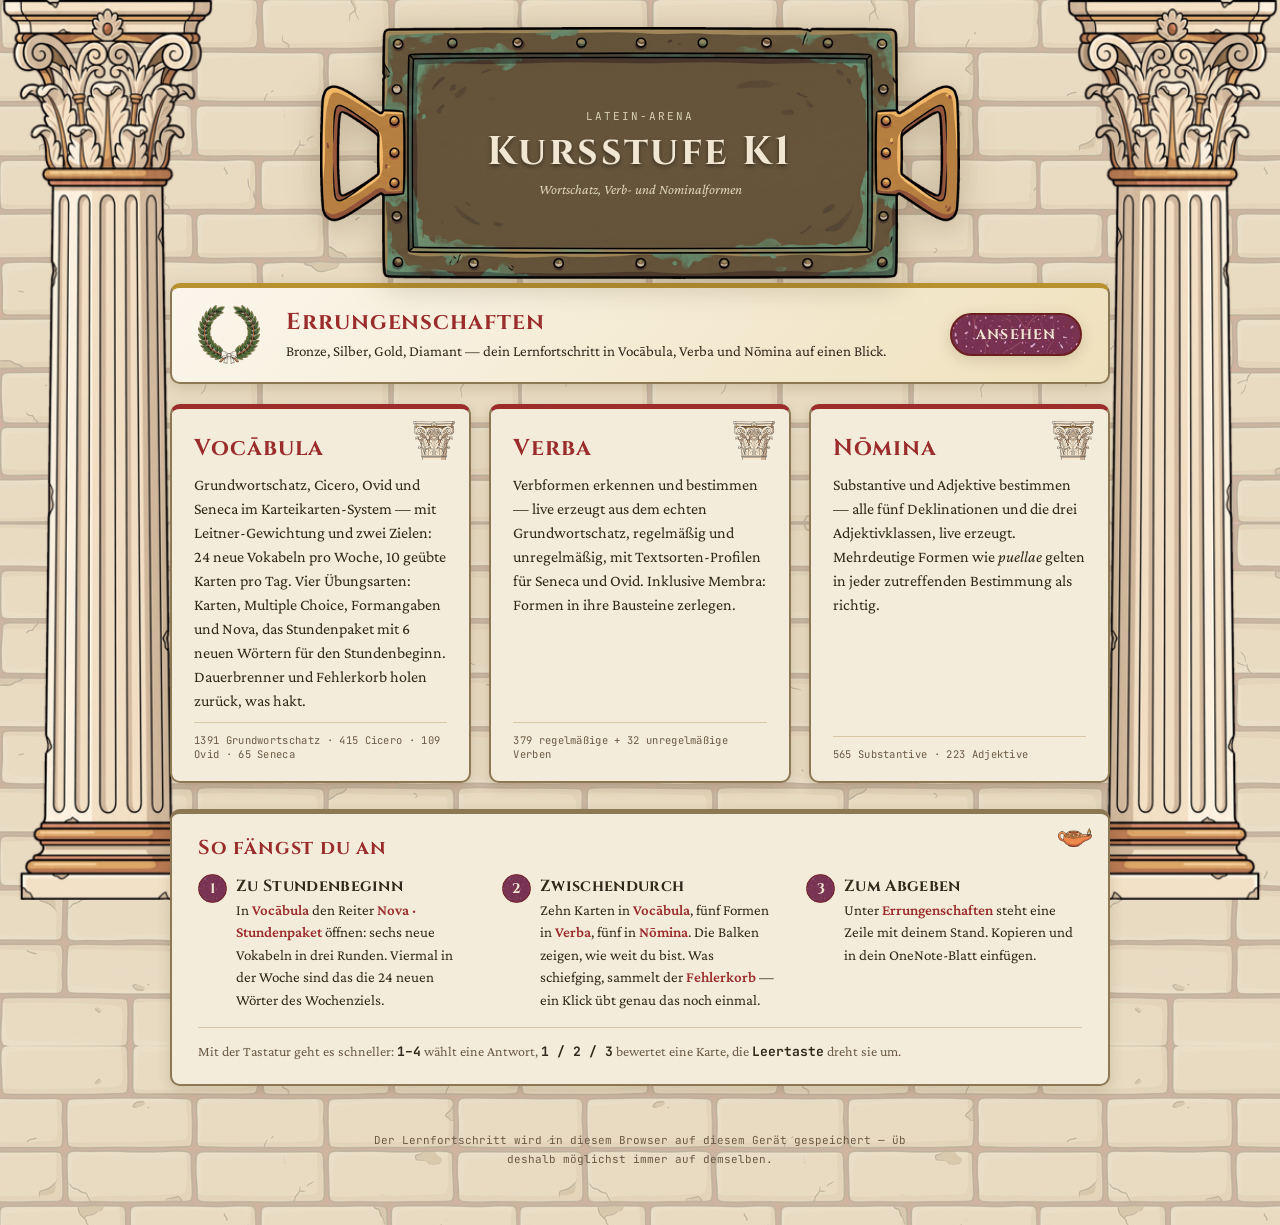
==== commit 6c8c8fba: "Stammformen in Verba zeigen -- und die Verbdaten dafuer bereinigen Die Kopfzeile nannte nur "abstine" ====
--- a/index.html
+++ b/index.html
@@ -148,7 +148,7 @@
     <a class="kachel" href="./formentrainer.html">
       <div class="kachel-titel">Verba</div>
       <div class="kachel-text">Verbformen erkennen und bestimmen — live erzeugt aus dem echten Grundwortschatz, regelmäßig und unregelmäßig, mit Textsorten-Profilen für Seneca und Ovid. Inklusive Membra: Formen in ihre Bausteine zerlegen.</div>
-      <div class="kachel-meta">399 regelmäßige + 34 unregelmäßige Verben</div>
+      <div class="kachel-meta">379 regelmäßige + 32 unregelmäßige Verben</div>
     </a>
 
     <a class="kachel" href="./nomina.html">
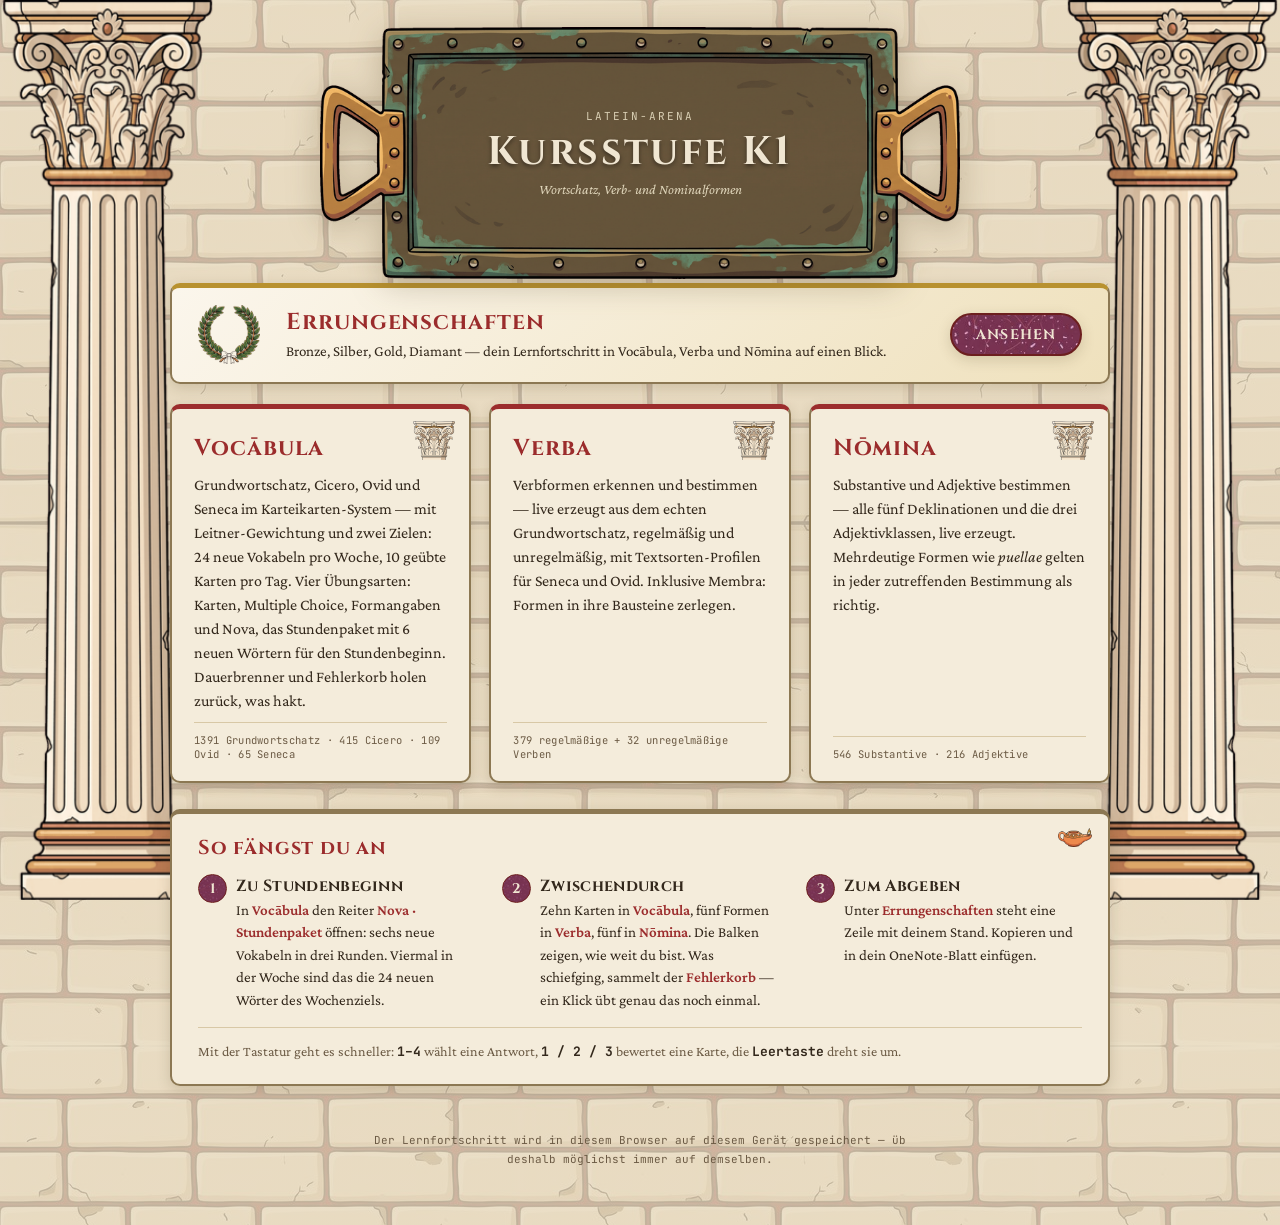
==== commit 2cb805f2: "Nomina-Daten pruefen: Endungs-Genitive und Dubletten Derselbe Durchgang wie bei den Verben, auf Zuru" ====
--- a/index.html
+++ b/index.html
@@ -154,7 +154,7 @@
     <a class="kachel" href="./nomina.html">
       <div class="kachel-titel">Nōmina</div>
       <div class="kachel-text">Substantive und Adjektive bestimmen — alle fünf Deklinationen und die drei Adjektivklassen, live erzeugt. Mehrdeutige Formen wie <i>puellae</i> gelten in jeder zutreffenden Bestimmung als richtig.</div>
-      <div class="kachel-meta">565 Substantive · 223 Adjektive</div>
+      <div class="kachel-meta">546 Substantive · 216 Adjektive</div>
     </a>
 
   </div>
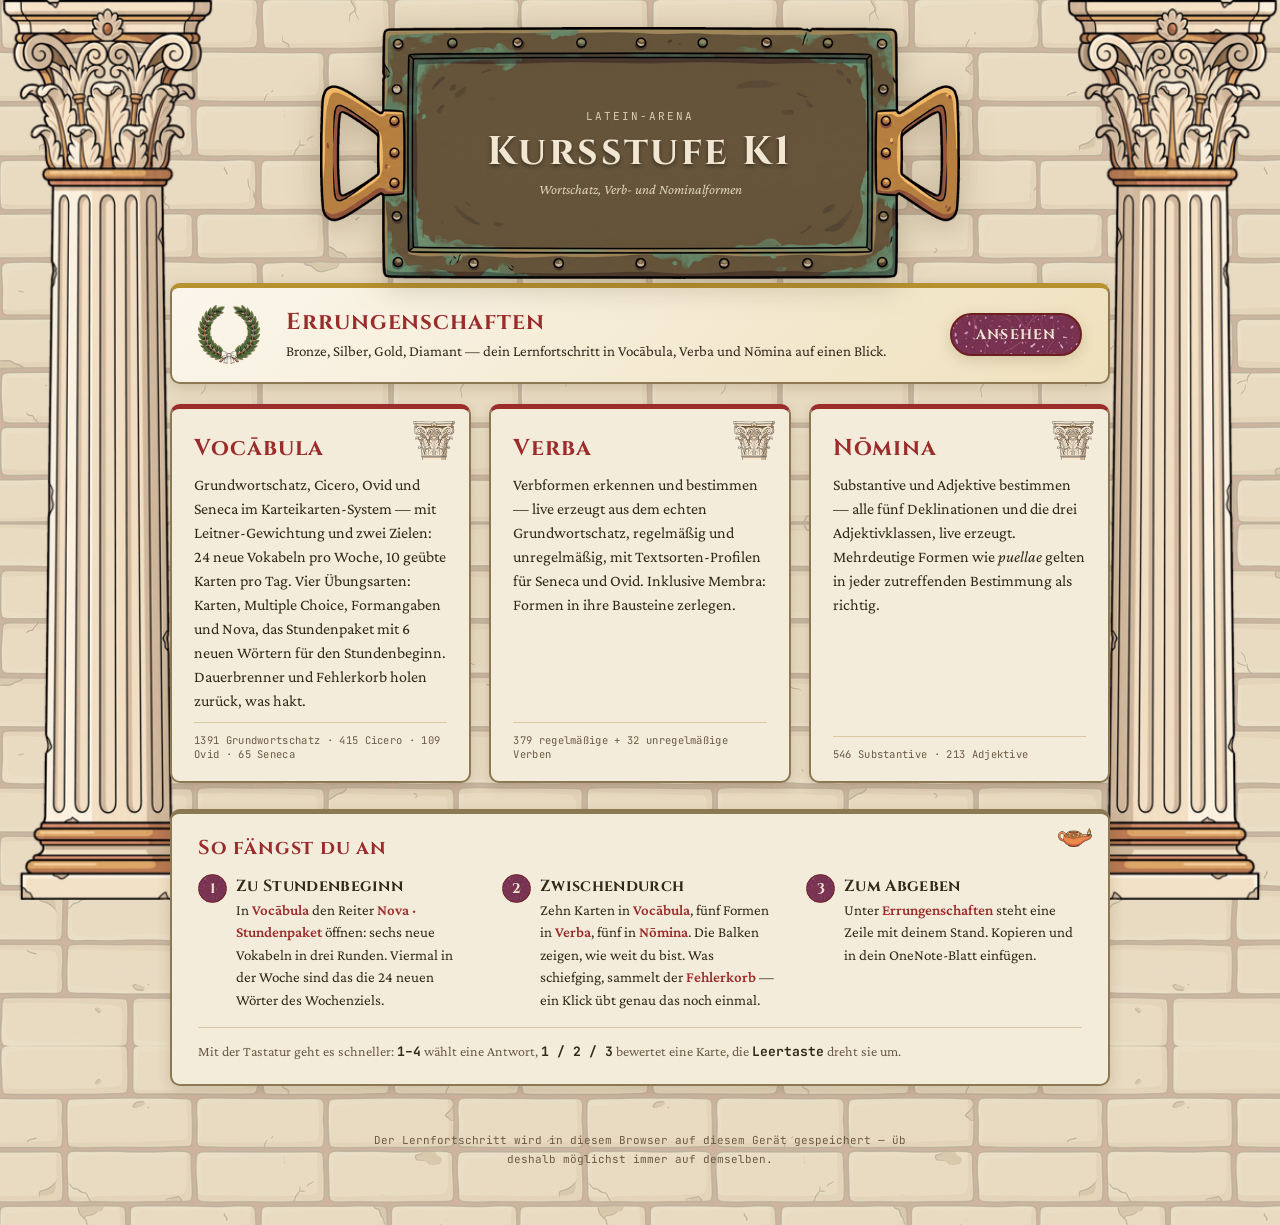
==== commit 356eb3a8: "frons als feminin fuehren, Makron-Schreibungen vereinheitlichen frons, frontis "die Stirn" stand in " ====
--- a/index.html
+++ b/index.html
@@ -154,7 +154,7 @@
     <a class="kachel" href="./nomina.html">
       <div class="kachel-titel">Nōmina</div>
       <div class="kachel-text">Substantive und Adjektive bestimmen — alle fünf Deklinationen und die drei Adjektivklassen, live erzeugt. Mehrdeutige Formen wie <i>puellae</i> gelten in jeder zutreffenden Bestimmung als richtig.</div>
-      <div class="kachel-meta">546 Substantive · 216 Adjektive</div>
+      <div class="kachel-meta">546 Substantive · 213 Adjektive</div>
     </a>
 
   </div>
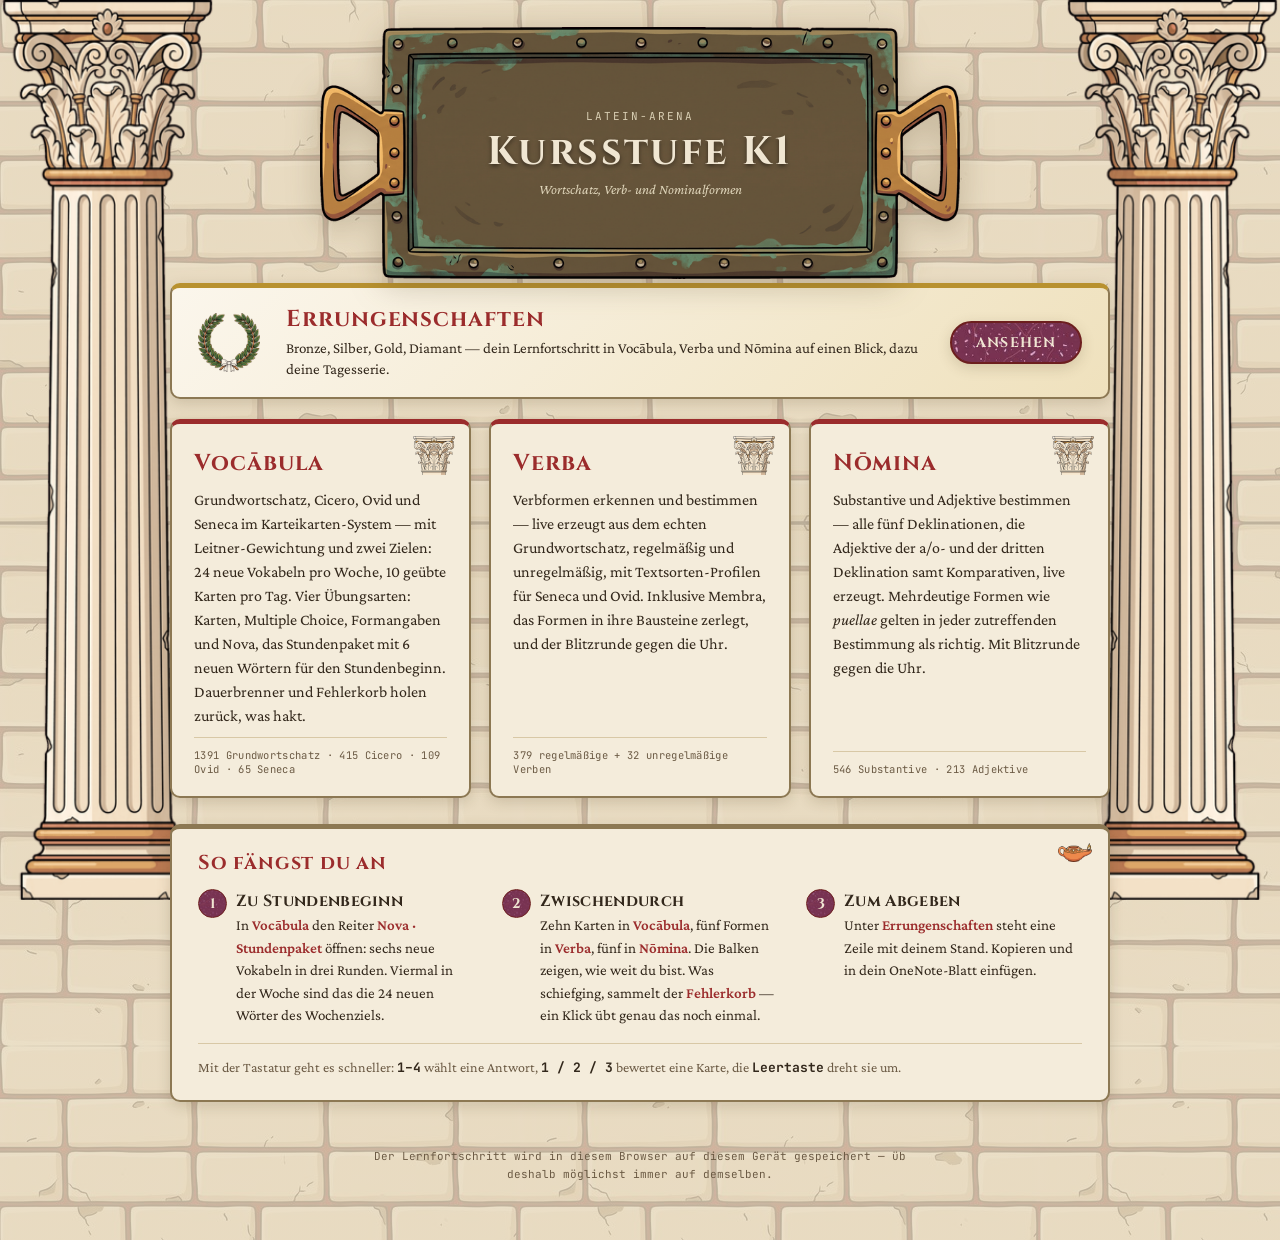
==== commit 38aff85a: "Startseite gegengeprueft: Adjektivklassen berichtigt, Luecken geschlossen Alle acht Kachelzahlen geg" ====
--- a/index.html
+++ b/index.html
@@ -132,7 +132,7 @@
     <div class="ehrentafel-lorbeer"></div>
     <div class="ehrentafel-text">
       <div class="ehrentafel-titel">Errungenschaften</div>
-      <div class="ehrentafel-unter">Bronze, Silber, Gold, Diamant — dein Lernfortschritt in Vocābula, Verba und Nōmina auf einen Blick.</div>
+      <div class="ehrentafel-unter">Bronze, Silber, Gold, Diamant — dein Lernfortschritt in Vocābula, Verba und Nōmina auf einen Blick, dazu deine Tagesserie.</div>
     </div>
     <span class="ehrentafel-knopf">Ansehen</span>
   </a>
@@ -147,13 +147,13 @@
 
     <a class="kachel" href="./formentrainer.html">
       <div class="kachel-titel">Verba</div>
-      <div class="kachel-text">Verbformen erkennen und bestimmen — live erzeugt aus dem echten Grundwortschatz, regelmäßig und unregelmäßig, mit Textsorten-Profilen für Seneca und Ovid. Inklusive Membra: Formen in ihre Bausteine zerlegen.</div>
+      <div class="kachel-text">Verbformen erkennen und bestimmen — live erzeugt aus dem echten Grundwortschatz, regelmäßig und unregelmäßig, mit Textsorten-Profilen für Seneca und Ovid. Inklusive Membra, das Formen in ihre Bausteine zerlegt, und der Blitzrunde gegen die Uhr.</div>
       <div class="kachel-meta">379 regelmäßige + 32 unregelmäßige Verben</div>
     </a>
 
     <a class="kachel" href="./nomina.html">
       <div class="kachel-titel">Nōmina</div>
-      <div class="kachel-text">Substantive und Adjektive bestimmen — alle fünf Deklinationen und die drei Adjektivklassen, live erzeugt. Mehrdeutige Formen wie <i>puellae</i> gelten in jeder zutreffenden Bestimmung als richtig.</div>
+      <div class="kachel-text">Substantive und Adjektive bestimmen — alle fünf Deklinationen, die Adjektive der a/o- und der dritten Deklination samt Komparativen, live erzeugt. Mehrdeutige Formen wie <i>puellae</i> gelten in jeder zutreffenden Bestimmung als richtig. Mit Blitzrunde gegen die Uhr.</div>
       <div class="kachel-meta">546 Substantive · 213 Adjektive</div>
     </a>
 
